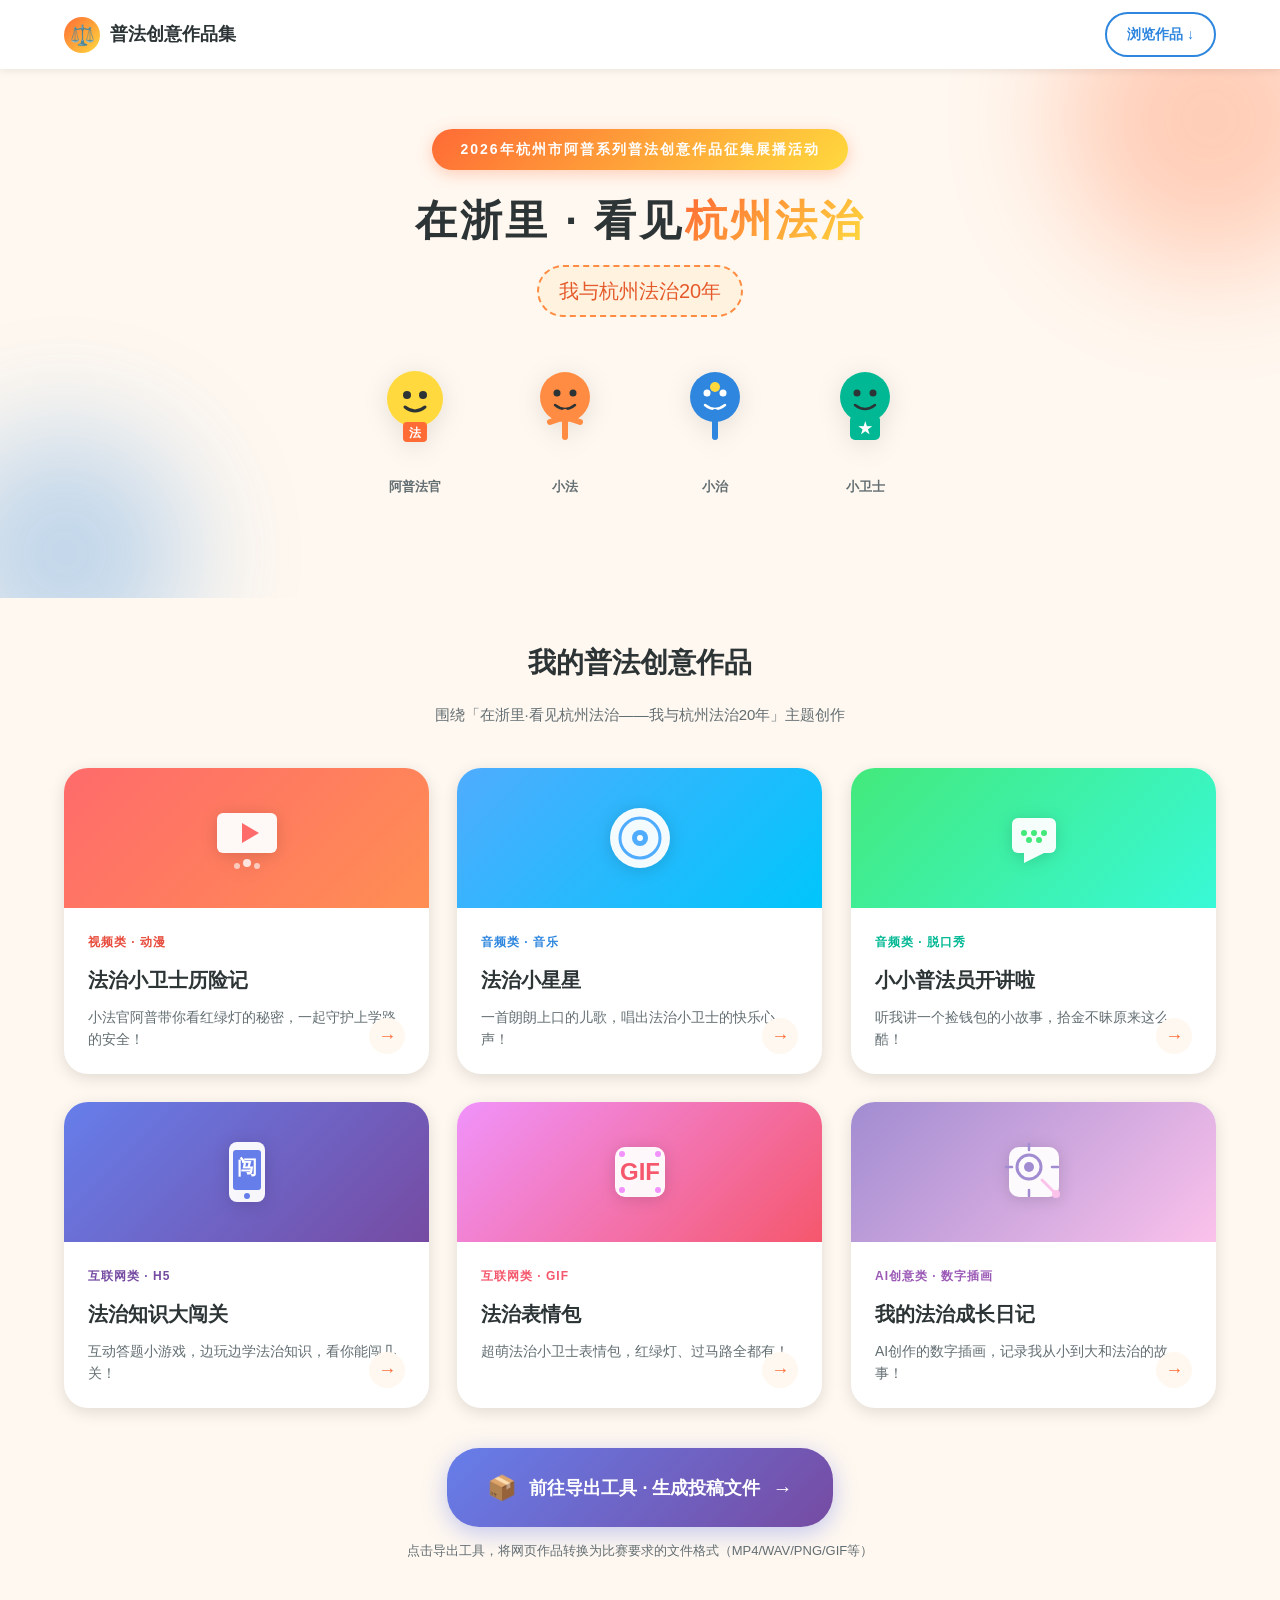
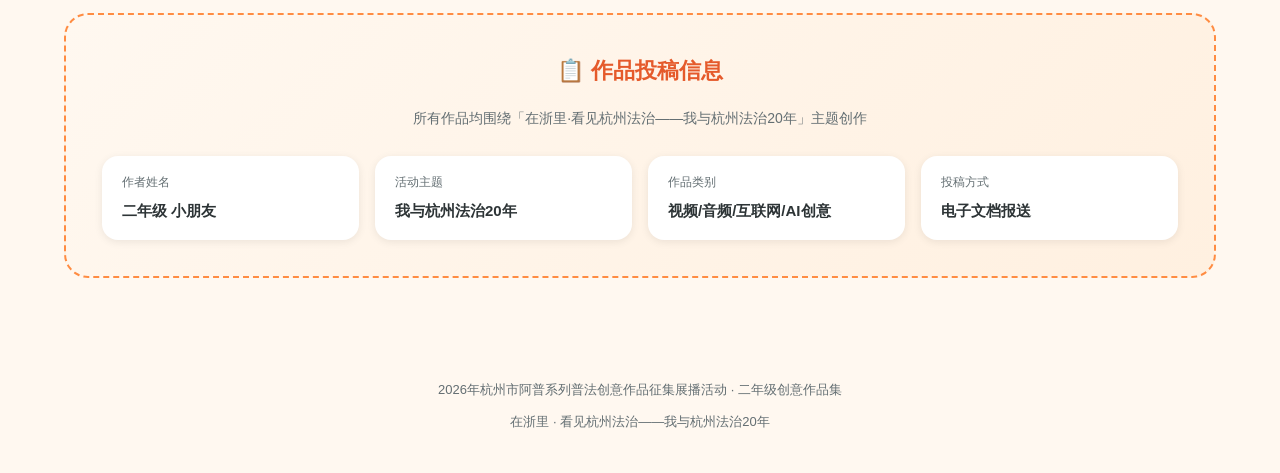
==== index.html @ 59af4ead "普法创意作品集：视频/音频/互联网/AI创意四类作品" ====
<!DOCTYPE html>
<html lang="zh-CN">
<head>
  <meta charset="UTF-8">
  <meta name="viewport" content="width=device-width, initial-scale=1.0">
  <title>2026年杭州市阿普系列普法创意作品征集展播活动</title>
  <link rel="stylesheet" href="css/style.css">
  <style>
    /* ===== 首页专用样式 ===== */
    .hero {
      position: relative;
      padding: 60px 0 50px;
      text-align: center;
      overflow: hidden;
    }

    .hero-event-tag {
      display: inline-block;
      background: linear-gradient(135deg, var(--primary), var(--accent));
      color: white;
      padding: 8px 28px;
      border-radius: var(--radius-xl);
      font-size: 14px;
      font-weight: 700;
      letter-spacing: 2px;
      margin-bottom: 24px;
      box-shadow: 0 4px 16px rgba(255, 107, 53, 0.3);
    }

    .hero-title {
      font-size: 42px;
      font-weight: 900;
      color: var(--text-main);
      line-height: 1.3;
      margin-bottom: 16px;
      letter-spacing: 3px;
    }

    .hero-title .highlight {
      background: linear-gradient(135deg, var(--primary), var(--accent));
      -webkit-background-clip: text;
      -webkit-text-fill-color: transparent;
      background-clip: text;
    }

    .hero-theme {
      font-size: 20px;
      color: var(--text-light);
      margin-bottom: 40px;
      font-weight: 500;
    }

    .hero-theme .theme-tag {
      display: inline-block;
      background: #FFF3E0;
      color: var(--primary-dark);
      padding: 6px 20px;
      border-radius: var(--radius-xl);
      border: 2px dashed var(--primary-light);
      margin: 0 4px;
    }

    /* 吉祥物区域 */
    .mascot-row {
      display: flex;
      justify-content: center;
      gap: 30px;
      margin-bottom: 50px;
      flex-wrap: wrap;
    }

    .mascot-card {
      width: 120px;
      text-align: center;
    }

    .mascot-card svg {
      width: 100px;
      height: 100px;
      filter: drop-shadow(0 4px 12px rgba(0,0,0,0.1));
    }

    .mascot-card .name {
      font-size: 13px;
      color: var(--text-light);
      margin-top: 8px;
      font-weight: 600;
    }

    /* 作品网格 */
    .works-section {
      padding: 40px 0 60px;
    }

    .section-title {
      text-align: center;
      font-size: 28px;
      font-weight: 800;
      margin-bottom: 12px;
      color: var(--text-main);
    }

    .section-subtitle {
      text-align: center;
      color: var(--text-light);
      font-size: 15px;
      margin-bottom: 40px;
    }

    .works-grid {
      display: grid;
      grid-template-columns: repeat(auto-fill, minmax(280px, 1fr));
      gap: 28px;
    }

    .work-card {
      background: var(--bg-card);
      border-radius: var(--radius-lg);
      overflow: hidden;
      box-shadow: var(--shadow-md);
      transition: var(--transition);
      text-decoration: none;
      color: inherit;
      position: relative;
      display: block;
    }

    .work-card:hover {
      transform: translateY(-8px);
      box-shadow: var(--shadow-lg);
    }

    .work-card-banner {
      height: 140px;
      display: flex;
      align-items: center;
      justify-content: center;
      position: relative;
      overflow: hidden;
    }

    .work-card-banner svg {
      width: 80px;
      height: 80px;
      filter: drop-shadow(0 2px 8px rgba(0,0,0,0.15));
      transition: var(--transition);
    }

    .work-card:hover .work-card-banner svg {
      transform: scale(1.15) rotate(-5deg);
    }

    .banner-video { background: linear-gradient(135deg, #FF6B6B, #FF8E53); }
    .banner-music { background: linear-gradient(135deg, #4FACFE, #00C6FB); }
    .banner-talk { background: linear-gradient(135deg, #43E97B, #38F9D7); }
    .banner-h5   { background: linear-gradient(135deg, #667EEA, #764BA2); }
    .banner-gif  { background: linear-gradient(135deg, #F093FB, #F5576C); }
    .banner-ai   { background: linear-gradient(135deg, #A18CD1, #FBC2EB); }

    .work-card-body {
      padding: 24px;
    }

    .work-card-category {
      font-size: 12px;
      font-weight: 700;
      letter-spacing: 1px;
      margin-bottom: 8px;
    }

    .work-card-title {
      font-size: 20px;
      font-weight: 700;
      margin-bottom: 8px;
      color: var(--text-main);
    }

    .work-card-desc {
      font-size: 14px;
      color: var(--text-light);
      line-height: 1.6;
    }

    .work-card-arrow {
      position: absolute;
      bottom: 20px;
      right: 24px;
      width: 36px;
      height: 36px;
      background: var(--bg-warm);
      border-radius: 50%;
      display: flex;
      align-items: center;
      justify-content: center;
      font-size: 18px;
      color: var(--primary);
      transition: var(--transition);
    }

    .work-card:hover .work-card-arrow {
      background: var(--primary);
      color: white;
      transform: translateX(4px);
    }

    /* 投稿信息 */
    .submit-info {
      background: linear-gradient(135deg, #FFF8F0, #FFF0E0);
      border-radius: var(--radius-lg);
      padding: 36px;
      margin-top: 50px;
      border: 2px dashed var(--primary-light);
      text-align: center;
    }

    .submit-info h3 {
      font-size: 22px;
      margin-bottom: 16px;
      color: var(--primary-dark);
    }

    .submit-info-grid {
      display: grid;
      grid-template-columns: repeat(auto-fit, minmax(200px, 1fr));
      gap: 16px;
      margin-top: 24px;
      text-align: left;
    }

    .submit-item {
      background: white;
      padding: 16px 20px;
      border-radius: var(--radius-md);
      box-shadow: var(--shadow-sm);
    }

    .submit-item .label {
      font-size: 12px;
      color: var(--text-light);
      margin-bottom: 4px;
    }

    .submit-item .value {
      font-size: 15px;
      font-weight: 600;
      color: var(--text-main);
    }

    @media (max-width: 768px) {
      .hero-title { font-size: 28px; letter-spacing: 1px; }
      .hero-theme { font-size: 16px; }
      .works-grid { grid-template-columns: 1fr; }
      .mascot-row { gap: 16px; }
    }
  </style>
</head>
<body>

  <!-- ===== 顶部导航 ===== -->
  <nav class="top-nav">
    <div class="nav-inner">
      <a href="index.html" class="logo">
        <span class="logo-icon">⚖️</span>
        <span>普法创意作品集</span>
      </a>
      <a href="#works" class="back-btn">浏览作品 ↓</a>
    </div>
  </nav>

  <!-- ===== Hero区域 ===== -->
  <section class="hero">
    <div class="decor-blob blob-orange"></div>
    <div class="decor-blob blob-blue"></div>
    <div class="container">
      <div class="hero-event-tag">2026年杭州市阿普系列普法创意作品征集展播活动</div>
      <h1 class="hero-title">
        在浙里 · 看见<span class="highlight">杭州法治</span>
      </h1>
      <p class="hero-theme">
        <span class="theme-tag">我与杭州法治20年</span>
      </p>

      <!-- 吉祥物 -->
      <div class="mascot-row">
        <div class="mascot-card animate-float" style="animation-delay: 0s;">
          <svg viewBox="0 0 100 100">
            <circle cx="50" cy="42" r="28" fill="#FFD93D"/>
            <circle cx="42" cy="38" r="4" fill="#2D3436"/>
            <circle cx="58" cy="38" r="4" fill="#2D3436"/>
            <path d="M40 50 Q50 58 60 50" stroke="#2D3436" stroke-width="3" fill="none" stroke-linecap="round"/>
            <rect x="38" y="65" width="24" height="20" rx="4" fill="#FF6B35"/>
            <text x="50" y="80" text-anchor="middle" font-size="12" fill="white" font-weight="bold">法</text>
          </svg>
          <div class="name">阿普法官</div>
        </div>
        <div class="mascot-card animate-float" style="animation-delay: 0.5s;">
          <svg viewBox="0 0 100 100">
            <circle cx="50" cy="40" r="25" fill="#FF8C42"/>
            <circle cx="42" cy="36" r="3.5" fill="#2D3436"/>
            <circle cx="58" cy="36" r="3.5" fill="#2D3436"/>
            <path d="M40 48 Q50 56 60 48" stroke="#2D3436" stroke-width="2.5" fill="none" stroke-linecap="round"/>
            <path d="M50 55 L50 80" stroke="#FF8C42" stroke-width="6" stroke-linecap="round"/>
            <path d="M35 65 L50 60 L65 65" stroke="#FF8C42" stroke-width="6" fill="none" stroke-linecap="round"/>
          </svg>
          <div class="name">小法</div>
        </div>
        <div class="mascot-card animate-float" style="animation-delay: 1s;">
          <svg viewBox="0 0 100 100">
            <circle cx="50" cy="40" r="25" fill="#2E86DE"/>
            <circle cx="42" cy="36" r="3.5" fill="white"/>
            <circle cx="58" cy="36" r="3.5" fill="white"/>
            <path d="M40 48 Q50 56 60 48" stroke="white" stroke-width="2.5" fill="none" stroke-linecap="round"/>
            <path d="M50 55 L50 80" stroke="#2E86DE" stroke-width="6" stroke-linecap="round"/>
            <circle cx="50" cy="30" r="5" fill="#FFD93D"/>
          </svg>
          <div class="name">小治</div>
        </div>
        <div class="mascot-card animate-float" style="animation-delay: 1.5s;">
          <svg viewBox="0 0 100 100">
            <circle cx="50" cy="40" r="25" fill="#00B894"/>
            <circle cx="42" cy="36" r="3.5" fill="#2D3436"/>
            <circle cx="58" cy="36" r="3.5" fill="#2D3436"/>
            <path d="M40 48 Q50 56 60 48" stroke="#2D3436" stroke-width="2.5" fill="none" stroke-linecap="round"/>
            <rect x="35" y="58" width="30" height="25" rx="5" fill="#00B894"/>
            <text x="50" y="76" text-anchor="middle" font-size="14" fill="white" font-weight="bold">★</text>
          </svg>
          <div class="name">小卫士</div>
        </div>
      </div>
    </div>
  </section>

  <!-- ===== 作品展示 ===== -->
  <section class="works-section" id="works">
    <div class="container">
      <h2 class="section-title">我的普法创意作品</h2>
      <p class="section-subtitle">围绕「在浙里·看见杭州法治——我与杭州法治20年」主题创作</p>

      <div class="works-grid">

        <!-- 视频类：动漫 -->
        <a href="video/dongman.html" class="work-card animate-bounce-in" style="animation-delay: 0.1s;">
          <div class="work-card-banner banner-video">
            <svg viewBox="0 0 80 80">
              <rect x="10" y="15" width="60" height="40" rx="6" fill="white" opacity="0.95"/>
              <polygon points="35,25 35,45 52,35" fill="#FF6B6B"/>
              <circle cx="40" cy="65" r="4" fill="white" opacity="0.8"/>
              <circle cx="30" cy="68" r="3" fill="white" opacity="0.6"/>
              <circle cx="50" cy="68" r="3" fill="white" opacity="0.6"/>
            </svg>
          </div>
          <div class="work-card-body">
            <div class="work-card-category" style="color: #E74C3C;">视频类 · 动漫</div>
            <div class="work-card-title">法治小卫士历险记</div>
            <div class="work-card-desc">小法官阿普带你看红绿灯的秘密，一起守护上学路的安全！</div>
          </div>
          <div class="work-card-arrow">→</div>
        </a>

        <!-- 音频类：音乐 -->
        <a href="audio/music.html" class="work-card animate-bounce-in" style="animation-delay: 0.2s;">
          <div class="work-card-banner banner-music">
            <svg viewBox="0 0 80 80">
              <circle cx="40" cy="40" r="30" fill="white" opacity="0.95"/>
              <circle cx="40" cy="40" r="20" fill="none" stroke="#4FACFE" stroke-width="3"/>
              <circle cx="40" cy="40" r="8" fill="#4FACFE"/>
              <circle cx="40" cy="40" r="3" fill="white"/>
            </svg>
          </div>
          <div class="work-card-body">
            <div class="work-card-category" style="color: #2E86DE;">音频类 · 音乐</div>
            <div class="work-card-title">法治小星星</div>
            <div class="work-card-desc">一首朗朗上口的儿歌，唱出法治小卫士的快乐心声！</div>
          </div>
          <div class="work-card-arrow">→</div>
        </a>

        <!-- 音频类：脱口秀 -->
        <a href="audio/talkshow.html" class="work-card animate-bounce-in" style="animation-delay: 0.3s;">
          <div class="work-card-banner banner-talk">
            <svg viewBox="0 0 80 80">
              <rect x="18" y="20" width="44" height="35" rx="6" fill="white" opacity="0.95"/>
              <path d="M30 55 L30 65 L50 55" fill="white" opacity="0.95"/>
              <circle cx="30" cy="35" r="3" fill="#43E97B"/>
              <circle cx="40" cy="35" r="3" fill="#43E97B"/>
              <circle cx="50" cy="35" r="3" fill="#43E97B"/>
              <circle cx="35" cy="42" r="3" fill="#43E97B"/>
              <circle cx="45" cy="42" r="3" fill="#43E97B"/>
            </svg>
          </div>
          <div class="work-card-body">
            <div class="work-card-category" style="color: #00B894;">音频类 · 脱口秀</div>
            <div class="work-card-title">小小普法员开讲啦</div>
            <div class="work-card-desc">听我讲一个捡钱包的小故事，拾金不昧原来这么酷！</div>
          </div>
          <div class="work-card-arrow">→</div>
        </a>

        <!-- 互联网：H5 -->
        <a href="internet/h5.html" class="work-card animate-bounce-in" style="animation-delay: 0.4s;">
          <div class="work-card-banner banner-h5">
            <svg viewBox="0 0 80 80">
              <rect x="22" y="10" width="36" height="60" rx="8" fill="white" opacity="0.95"/>
              <rect x="26" y="18" width="28" height="40" rx="3" fill="#667EEA"/>
              <circle cx="40" cy="64" r="3" fill="#667EEA"/>
              <text x="40" y="42" text-anchor="middle" font-size="20" fill="white" font-weight="bold">闯</text>
            </svg>
          </div>
          <div class="work-card-body">
            <div class="work-card-category" style="color: #764BA2;">互联网类 · H5</div>
            <div class="work-card-title">法治知识大闯关</div>
            <div class="work-card-desc">互动答题小游戏，边玩边学法治知识，看你能闯几关！</div>
          </div>
          <div class="work-card-arrow">→</div>
        </a>

        <!-- 互联网：GIF -->
        <a href="internet/gif.html" class="work-card animate-bounce-in" style="animation-delay: 0.5s;">
          <div class="work-card-banner banner-gif">
            <svg viewBox="0 0 80 80">
              <rect x="15" y="15" width="50" height="50" rx="10" fill="white" opacity="0.95"/>
              <text x="40" y="48" text-anchor="middle" font-size="24" fill="#F5576C" font-weight="bold">GIF</text>
              <circle cx="22" cy="22" r="3" fill="#F093FB"/>
              <circle cx="58" cy="22" r="3" fill="#F093FB"/>
              <circle cx="22" cy="58" r="3" fill="#F093FB"/>
              <circle cx="58" cy="58" r="3" fill="#F093FB"/>
            </svg>
          </div>
          <div class="work-card-body">
            <div class="work-card-category" style="color: #F5576C;">互联网类 · GIF</div>
            <div class="work-card-title">法治表情包</div>
            <div class="work-card-desc">超萌法治小卫士表情包，红绿灯、过马路全都有！</div>
          </div>
          <div class="work-card-arrow">→</div>
        </a>

        <!-- AI创意类 -->
        <a href="ai-creative/gallery.html" class="work-card animate-bounce-in" style="animation-delay: 0.6s;">
          <div class="work-card-banner banner-ai">
            <svg viewBox="0 0 80 80">
              <rect x="15" y="15" width="50" height="50" rx="10" fill="white" opacity="0.95"/>
              <circle cx="35" cy="35" r="12" fill="none" stroke="#A18CD1" stroke-width="3"/>
              <circle cx="35" cy="35" r="5" fill="#A18CD1"/>
              <path d="M35 18 L35 12 M35 58 L35 64 M18 35 L12 35 M58 35 L64 35" stroke="#A18CD1" stroke-width="2.5" stroke-linecap="round"/>
              <path d="M48 48 L60 60" stroke="#FBC2EB" stroke-width="3" stroke-linecap="round"/>
              <circle cx="62" cy="62" r="4" fill="#FBC2EB"/>
            </svg>
          </div>
          <div class="work-card-body">
            <div class="work-card-category" style="color: #9B59B6;">AI创意类 · 数字插画</div>
            <div class="work-card-title">我的法治成长日记</div>
            <div class="work-card-desc">AI创作的数字插画，记录我从小到大和法治的故事！</div>
          </div>
          <div class="work-card-arrow">→</div>
        </a>

      </div>

      <!-- 导出工具入口 -->
      <div style="text-align:center; margin-top:40px;">
        <a href="export.html" style="display:inline-flex;align-items:center;gap:12px;background:linear-gradient(135deg,#667EEA,#764BA2);color:white;padding:18px 40px;border-radius:32px;text-decoration:none;font-size:18px;font-weight:700;box-shadow:0 6px 24px rgba(102,126,234,0.4);transition:all 0.3s;">
          <span style="font-size:24px;">📦</span>
          <span>前往导出工具 · 生成投稿文件</span>
          <span style="font-size:20px;">→</span>
        </a>
        <p style="margin-top:12px;color:var(--text-light);font-size:13px;">点击导出工具，将网页作品转换为比赛要求的文件格式（MP4/WAV/PNG/GIF等）</p>
      </div>

      <!-- 投稿信息 -->
      <div class="submit-info">
        <h3>📋 作品投稿信息</h3>
        <p style="color: var(--text-light); font-size: 14px;">所有作品均围绕「在浙里·看见杭州法治——我与杭州法治20年」主题创作</p>
        <div class="submit-info-grid">
          <div class="submit-item">
            <div class="label">作者姓名</div>
            <div class="value">二年级 小朋友</div>
          </div>
          <div class="submit-item">
            <div class="label">活动主题</div>
            <div class="value">我与杭州法治20年</div>
          </div>
          <div class="submit-item">
            <div class="label">作品类别</div>
            <div class="value">视频/音频/互联网/AI创意</div>
          </div>
          <div class="submit-item">
            <div class="label">投稿方式</div>
            <div class="value">电子文档报送</div>
          </div>
        </div>
      </div>
    </div>
  </section>

  <!-- 页脚 -->
  <footer style="text-align: center; padding: 40px 0; color: var(--text-light); font-size: 13px;">
    <p>2026年杭州市阿普系列普法创意作品征集展播活动 · 二年级创意作品集</p>
    <p style="margin-top: 8px;">在浙里 · 看见杭州法治——我与杭州法治20年</p>
  </footer>

</body>
</html>
---- css/style.css ----
/* ===== 全局设计系统 ===== */
:root {
  --primary: #FF6B35;
  --primary-light: #FF8C42;
  --primary-dark: #E55A2B;
  --secondary: #2E86DE;
  --secondary-light: #54B0FF;
  --accent: #FFD93D;
  --accent-light: #FFE873;
  --success: #00B894;
  --danger: #E74C3C;
  --bg-warm: #FFF8F0;
  --bg-card: #FFFFFF;
  --text-main: #2D3436;
  --text-light: #636E72;
  --text-white: #FFFFFF;
  --border: #E8E8E8;
  --shadow-sm: 0 2px 8px rgba(0,0,0,0.08);
  --shadow-md: 0 4px 16px rgba(0,0,0,0.12);
  --shadow-lg: 0 8px 32px rgba(0,0,0,0.16);
  --radius-sm: 8px;
  --radius-md: 16px;
  --radius-lg: 24px;
  --radius-xl: 32px;
  --transition: all 0.3s cubic-bezier(0.4, 0, 0.2, 1);
}

* { margin: 0; padding: 0; box-sizing: border-box; }

body {
  font-family: "PingFang SC", "Microsoft YaHei", "Hiragino Sans GB", "Heiti SC", sans-serif;
  background: var(--bg-warm);
  color: var(--text-main);
  line-height: 1.8;
  -webkit-font-smoothing: antialiased;
  overflow-x: hidden;
}

/* ===== 通用容器 ===== */
.container {
  max-width: 1200px;
  margin: 0 auto;
  padding: 0 24px;
}

.page-wrapper {
  min-height: 100vh;
  padding: 40px 0 60px;
}

/* ===== 顶部导航栏 ===== */
.top-nav {
  position: sticky;
  top: 0;
  z-index: 100;
  background: rgba(255, 255, 255, 0.95);
  backdrop-filter: blur(12px);
  box-shadow: var(--shadow-sm);
  padding: 12px 0;
}

.top-nav .nav-inner {
  display: flex;
  align-items: center;
  justify-content: space-between;
  max-width: 1200px;
  margin: 0 auto;
  padding: 0 24px;
}

.top-nav .logo {
  display: flex;
  align-items: center;
  gap: 10px;
  text-decoration: none;
  color: var(--text-main);
  font-weight: 700;
  font-size: 18px;
}

.top-nav .logo-icon {
  width: 36px;
  height: 36px;
  background: linear-gradient(135deg, var(--primary), var(--accent));
  border-radius: 50%;
  display: flex;
  align-items: center;
  justify-content: center;
  color: white;
  font-size: 20px;
}

.top-nav .back-btn {
  text-decoration: none;
  color: var(--secondary);
  font-size: 14px;
  font-weight: 600;
  padding: 8px 20px;
  border: 2px solid var(--secondary);
  border-radius: var(--radius-xl);
  transition: var(--transition);
}

.top-nav .back-btn:hover {
  background: var(--secondary);
  color: white;
}

/* ===== 作品信息卡片 ===== */
.work-header {
  text-align: center;
  margin-bottom: 32px;
}

.work-badge {
  display: inline-block;
  padding: 6px 18px;
  border-radius: var(--radius-xl);
  font-size: 13px;
  font-weight: 700;
  margin-bottom: 16px;
  letter-spacing: 1px;
}

.badge-video { background: #FFE0E0; color: #E74C3C; }
.badge-audio { background: #E0F0FF; color: #2E86DE; }
.badge-internet { background: #E0FFE8; color: #00B894; }
.badge-ai { background: #F0E0FF; color: #9B59B6; }

.work-title {
  font-size: 36px;
  font-weight: 800;
  color: var(--text-main);
  margin-bottom: 12px;
  letter-spacing: 2px;
}

.work-subtitle {
  font-size: 16px;
  color: var(--text-light);
  margin-bottom: 20px;
}

.author-info {
  display: inline-flex;
  align-items: center;
  gap: 16px;
  background: var(--bg-card);
  padding: 12px 24px;
  border-radius: var(--radius-xl);
  box-shadow: var(--shadow-sm);
  font-size: 14px;
  color: var(--text-light);
}

.author-info span {
  display: flex;
  align-items: center;
  gap: 6px;
}

.author-info .sep {
  width: 1px;
  height: 16px;
  background: var(--border);
}

/* ===== 按钮 ===== */
.btn {
  display: inline-flex;
  align-items: center;
  justify-content: center;
  gap: 8px;
  padding: 12px 32px;
  border: none;
  border-radius: var(--radius-xl);
  font-size: 16px;
  font-weight: 700;
  cursor: pointer;
  transition: var(--transition);
  text-decoration: none;
  font-family: inherit;
}

.btn-primary {
  background: linear-gradient(135deg, var(--primary), var(--primary-light));
  color: white;
  box-shadow: 0 4px 16px rgba(255, 107, 53, 0.4);
}

.btn-primary:hover {
  transform: translateY(-2px);
  box-shadow: 0 6px 24px rgba(255, 107, 53, 0.5);
}

.btn-secondary {
  background: linear-gradient(135deg, var(--secondary), var(--secondary-light));
  color: white;
  box-shadow: 0 4px 16px rgba(46, 134, 222, 0.4);
}

.btn-secondary:hover {
  transform: translateY(-2px);
  box-shadow: 0 6px 24px rgba(46, 134, 222, 0.5);
}

.btn-outline {
  background: transparent;
  border: 2px solid var(--primary);
  color: var(--primary);
}

.btn-outline:hover {
  background: var(--primary);
  color: white;
}

/* ===== 卡片 ===== */
.card {
  background: var(--bg-card);
  border-radius: var(--radius-lg);
  padding: 32px;
  box-shadow: var(--shadow-md);
  transition: var(--transition);
}

.card:hover {
  box-shadow: var(--shadow-lg);
}

/* ===== 装饰元素 ===== */
.decor-blob {
  position: absolute;
  border-radius: 50%;
  filter: blur(60px);
  opacity: 0.3;
  z-index: -1;
}

.blob-orange {
  width: 300px;
  height: 300px;
  background: var(--primary);
  top: -100px;
  right: -80px;
}

.blob-blue {
  width: 250px;
  height: 250px;
  background: var(--secondary);
  bottom: -80px;
  left: -60px;
}

.blob-yellow {
  width: 200px;
  height: 200px;
  background: var(--accent);
  top: 40%;
  left: 50%;
}

/* ===== 动画 ===== */
@keyframes float {
  0%, 100% { transform: translateY(0); }
  50% { transform: translateY(-12px); }
}

@keyframes bounce-in {
  0% { opacity: 0; transform: scale(0.8) translateY(20px); }
  100% { opacity: 1; transform: scale(1) translateY(0); }
}

@keyframes pulse {
  0%, 100% { transform: scale(1); }
  50% { transform: scale(1.05); }
}

@keyframes shimmer {
  0% { background-position: -200% 0; }
  100% { background-position: 200% 0; }
}

@keyframes spin {
  from { transform: rotate(0deg); }
  to { transform: rotate(360deg); }
}

.animate-float { animation: float 3s ease-in-out infinite; }
.animate-bounce-in { animation: bounce-in 0.6s ease-out forwards; }
.animate-pulse { animation: pulse 2s ease-in-out infinite; }

/* ===== 响应式 ===== */
@media (max-width: 768px) {
  .work-title { font-size: 26px; }
  .container { padding: 0 16px; }
  .card { padding: 20px; }
  .author-info { flex-direction: column; gap: 8px; }
  .author-info .sep { display: none; }
}
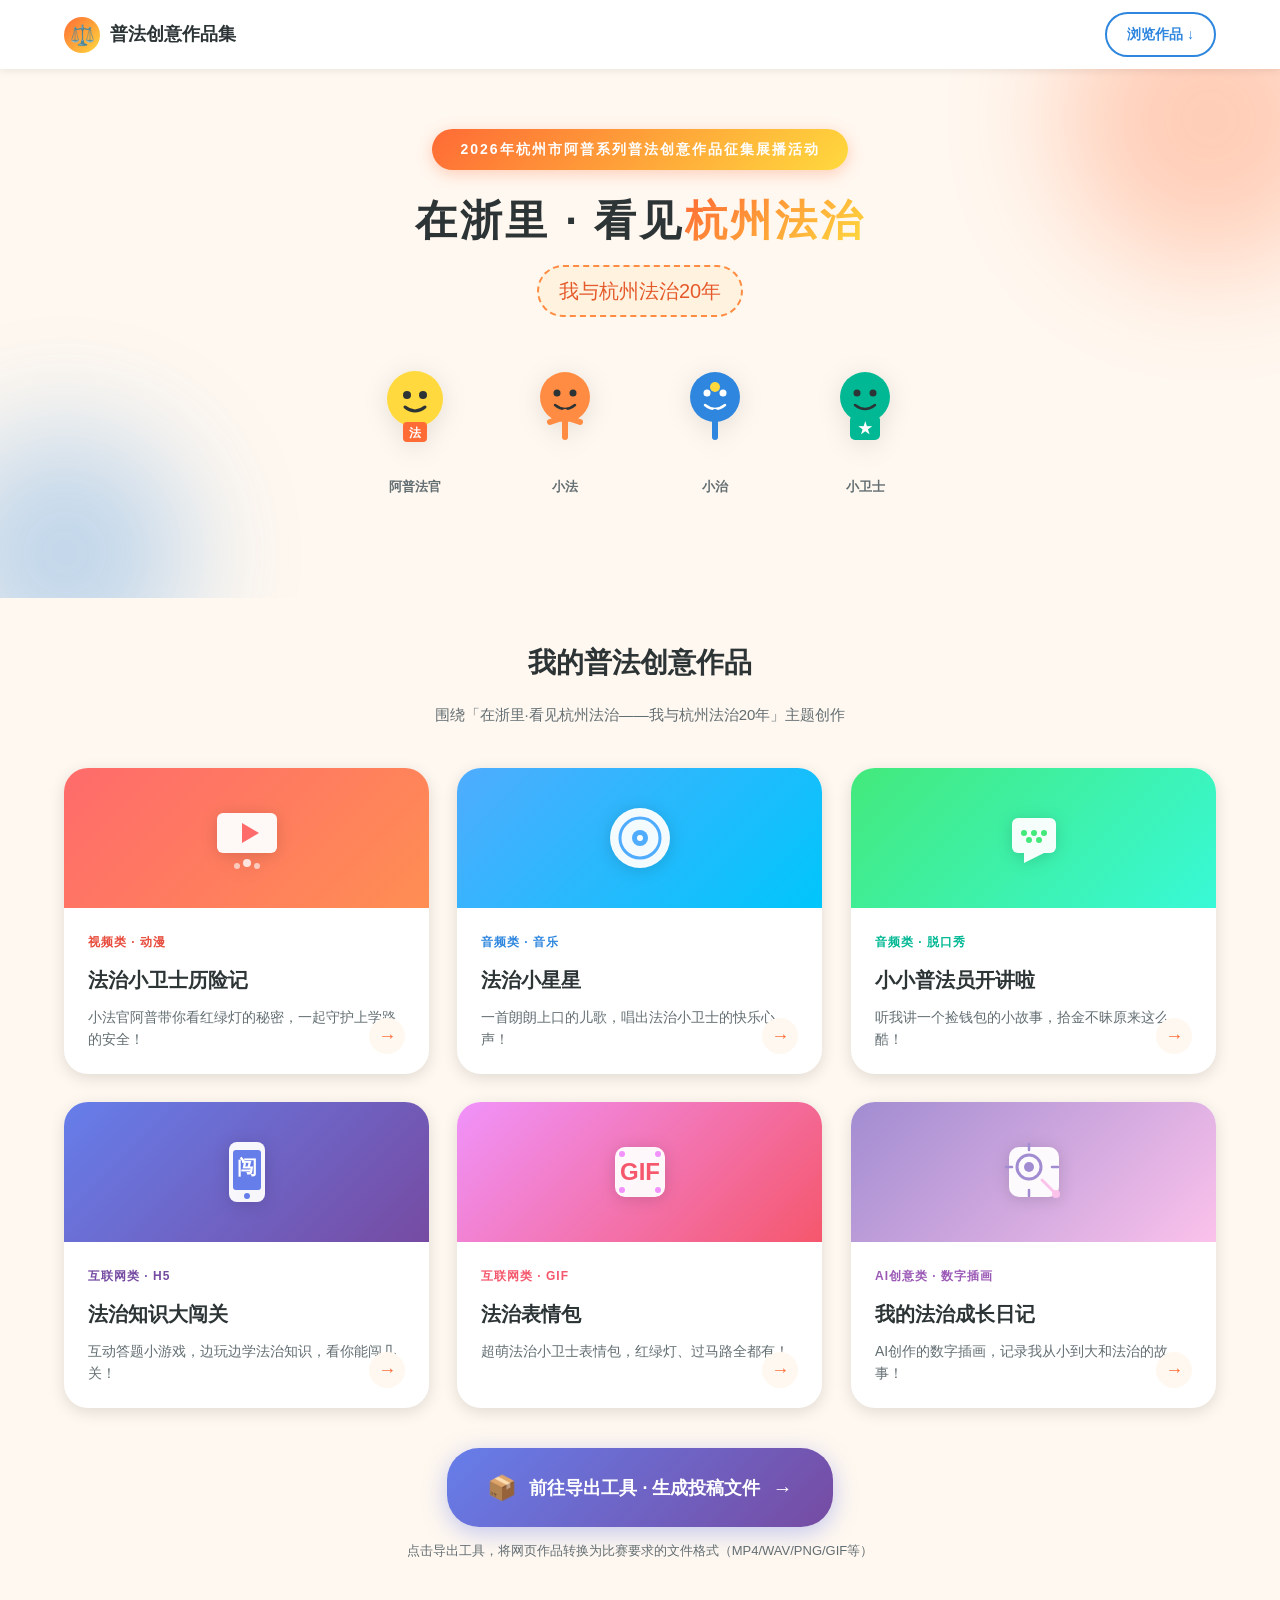
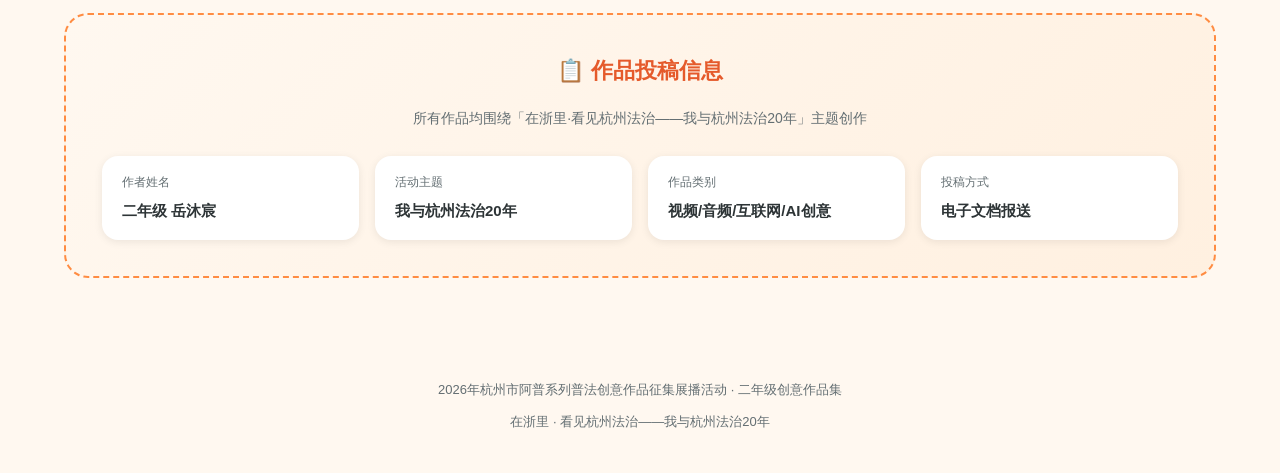
==== commit ca7ed4ad: "作者修改为二年级岳沐宸" ====
--- a/index.html
+++ b/index.html
@@ -473,7 +473,7 @@
         <div class="submit-info-grid">
           <div class="submit-item">
             <div class="label">作者姓名</div>
-            <div class="value">二年级 小朋友</div>
+            <div class="value">二年级 岳沐宸</div>
           </div>
           <div class="submit-item">
             <div class="label">活动主题</div>
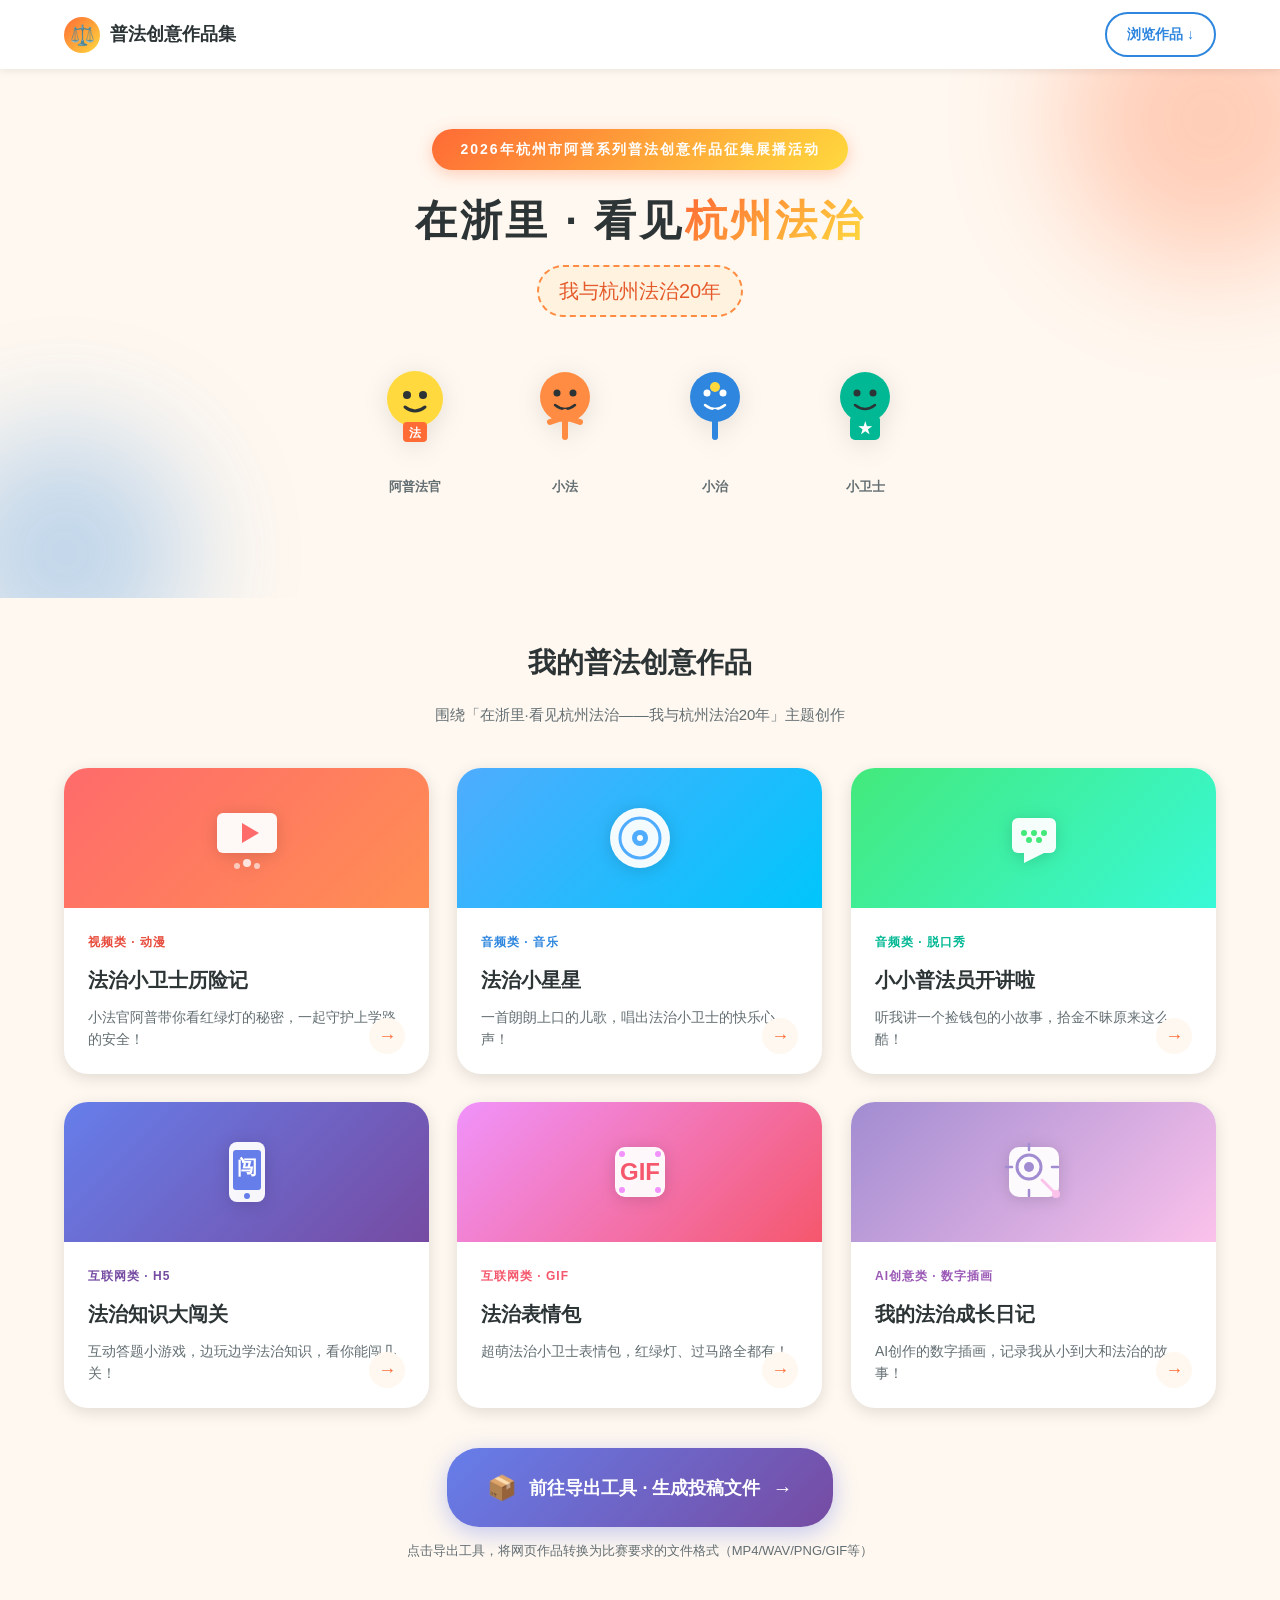
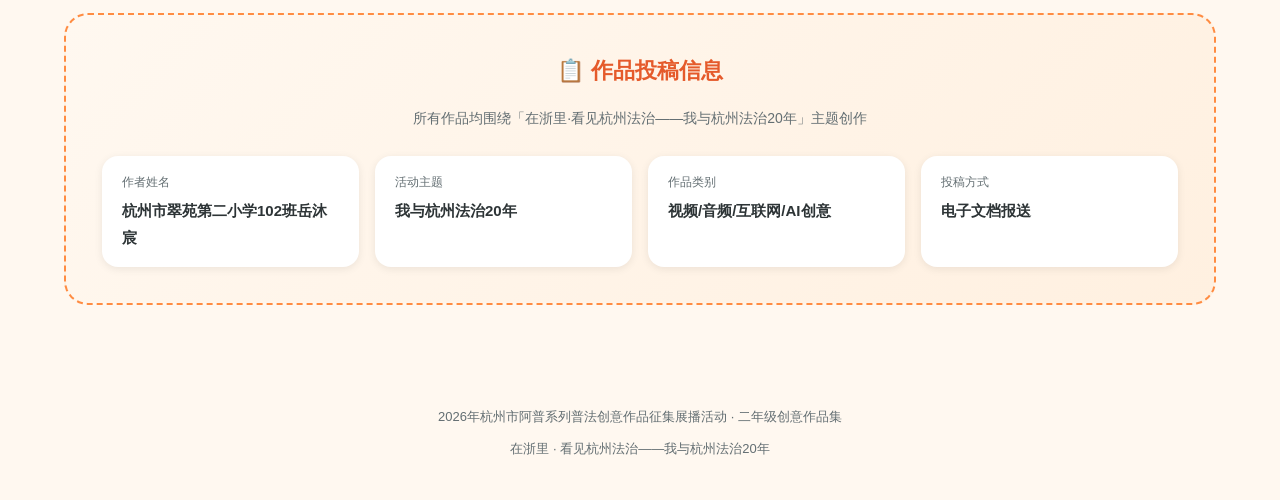
==== commit 0c7d440c: "作者更新为杭州市翠苑第二小学102班岳沐宸" ====
--- a/index.html
+++ b/index.html
@@ -473,7 +473,7 @@
         <div class="submit-info-grid">
           <div class="submit-item">
             <div class="label">作者姓名</div>
-            <div class="value">二年级 岳沐宸</div>
+            <div class="value">杭州市翠苑第二小学102班岳沐宸</div>
           </div>
           <div class="submit-item">
             <div class="label">活动主题</div>
